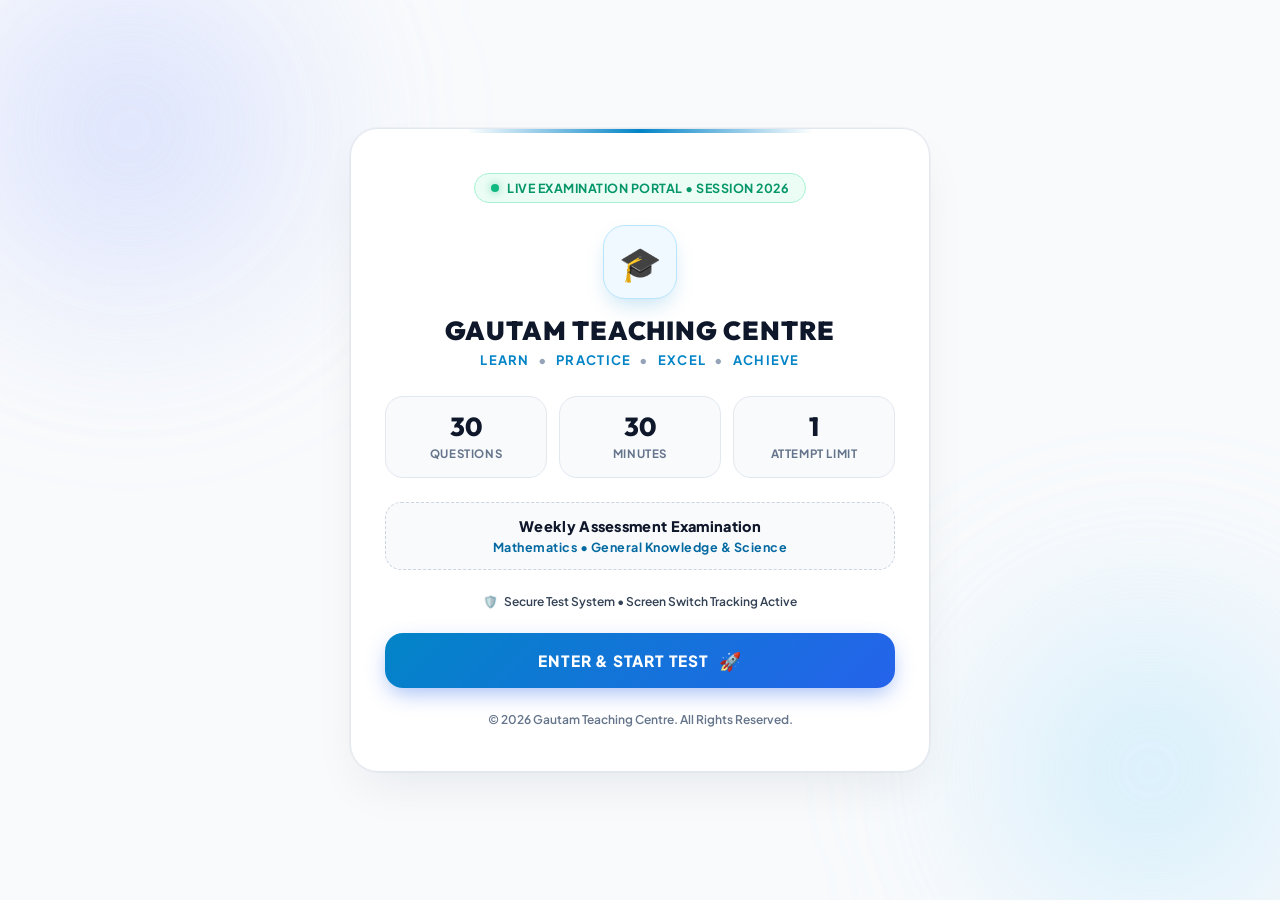
==== index.html @ ffa07706 "Add files via upload" ====
<!DOCTYPE html>
<html lang="en">
<head>
    <meta charset="UTF-8">
    <meta name="viewport" content="width=device-width, initial-scale=1.0">
    <title>Gautam Teaching Centre | Official Online Test Portal</title>
    
    <!-- Google Fonts -->
    <link rel="preconnect" href="https://fonts.googleapis.com">
    <link rel="preconnect" href="https://fonts.gstatic.com" crossorigin>
    <link href="https://fonts.googleapis.com/css2?family=Plus+Jakarta+Sans:wght@400;500;600;700;800&family=Outfit:wght@500;600;700;800;900&display=swap" rel="stylesheet">
    
    <!-- CSS Path (Linked to css/style.css with fallback) -->
    <link rel="stylesheet" href="css/style.css" onerror="this.onerror=null;this.href='style.css';">

    <style>
        :root {
            --primary: #0284c7;
            --primary-deep: #0369a1;
            --primary-glow: rgba(2, 132, 199, 0.25);
            --bg-light: #f8fafc;
            --surface: #ffffff;
            --border-subtle: #e2e8f0;
            --text-heading: #0f172a;
            --text-body: #334155;
            --text-muted: #64748b;
            --success: #10b981;
            --success-bg: #ecfdf5;
            --warning: #f59e0b;
        }

        * {
            margin: 0;
            padding: 0;
            box-sizing: border-box;
            font-family: 'Plus Jakarta Sans', sans-serif;
            -webkit-tap-highlight-color: transparent;
        }

        body {
            background-color: var(--bg-light);
            min-height: 100vh;
            display: flex;
            align-items: center;
            justify-content: center;
            padding: 20px;
            color: var(--text-heading);
            position: relative;
            overflow-x: hidden;
        }

        /* Ambient Glowing Background Lights */
        .ambient-glow-1 {
            position: fixed;
            width: 460px;
            height: 460px;
            background: radial-gradient(circle, rgba(199, 210, 254, 0.5) 0%, transparent 70%);
            top: -100px;
            left: -100px;
            border-radius: 50%;
            filter: blur(85px);
            z-index: 0;
            pointer-events: none;
            animation: pulseSlow 8s ease-in-out infinite alternate;
        }

        .ambient-glow-2 {
            position: fixed;
            width: 420px;
            height: 420px;
            background: radial-gradient(circle, rgba(186, 230, 253, 0.5) 0%, transparent 70%);
            bottom: -80px;
            right: -80px;
            border-radius: 50%;
            filter: blur(85px);
            z-index: 0;
            pointer-events: none;
            animation: pulseSlow 6s ease-in-out infinite alternate-reverse;
        }

        @keyframes pulseSlow {
            0% { transform: scale(1) translate(0, 0); opacity: 0.7; }
            100% { transform: scale(1.12) translate(25px, 20px); opacity: 0.95; }
        }

        .hero-container {
            width: 100%;
            max-width: 580px;
            position: relative;
            z-index: 10;
        }

        .premium-card {
            background: var(--surface);
            border: 1.5px solid var(--border-subtle);
            border-radius: 28px;
            padding: 44px 34px;
            text-align: center;
            box-shadow: 0 22px 50px -12px rgba(15, 23, 42, 0.08), 0 0 1px 1px rgba(15, 23, 42, 0.04);
            position: relative;
            overflow: hidden;
            transition: transform 0.3s cubic-bezier(0.4, 0, 0.2, 1);
        }

        .premium-card::before {
            content: '';
            position: absolute;
            top: 0;
            left: 20%;
            right: 20%;
            height: 3.5px;
            background: linear-gradient(90deg, transparent, var(--primary), transparent);
        }

        .status-badge {
            display: inline-flex;
            align-items: center;
            gap: 8px;
            padding: 6px 16px;
            background: var(--success-bg);
            border: 1.5px solid #a7f3d0;
            border-radius: 30px;
            font-size: 12.5px;
            font-weight: 700;
            color: #059669;
            margin-bottom: 22px;
            letter-spacing: 0.5px;
            text-transform: uppercase;
        }

        .status-dot {
            width: 8px;
            height: 8px;
            background: #10b981;
            border-radius: 50%;
            box-shadow: 0 0 8px rgba(16, 185, 129, 0.6);
            animation: blink 1.8s infinite;
        }

        @keyframes blink {
            0%, 100% { opacity: 1; transform: scale(1); }
            50% { opacity: 0.3; transform: scale(0.85); }
        }

        .brand-logo-wrap {
            width: 74px;
            height: 74px;
            margin: 0 auto 16px;
            background: #f0f9ff;
            border: 1.5px solid #bae6fd;
            border-radius: 22px;
            display: flex;
            align-items: center;
            justify-content: center;
            font-size: 34px;
            box-shadow: 0 10px 22px -6px var(--primary-glow);
            transition: transform 0.2s cubic-bezier(0.4, 0, 0.2, 1);
        }

        .brand-logo-wrap:hover {
            transform: scale(1.05);
        }

        .brand-title {
            font-family: 'Outfit', sans-serif;
            font-size: 26px;
            font-weight: 900;
            letter-spacing: 0.8px;
            color: var(--text-heading);
            margin-bottom: 4px;
            text-transform: uppercase;
        }

        .tagline {
            font-size: 13px;
            color: var(--primary);
            font-weight: 700;
            letter-spacing: 1.3px;
            text-transform: uppercase;
            margin-bottom: 28px;
            display: flex;
            align-items: center;
            justify-content: center;
            gap: 8px;
        }

        .tagline span {
            color: #94a3b8;
        }

        .info-grid {
            display: grid;
            grid-template-columns: repeat(3, 1fr);
            gap: 12px;
            margin-bottom: 24px;
        }

        .info-item {
            background: #f8fafc;
            border: 1.5px solid var(--border-subtle);
            border-radius: 18px;
            padding: 16px 8px;
            transition: all 0.25s cubic-bezier(0.4, 0, 0.2, 1);
        }

        .info-item:hover {
            transform: translateY(-3px);
            background: #f0f9ff;
            border-color: #bae6fd;
            box-shadow: 0 10px 22px -8px var(--primary-glow);
        }

        .info-item h2 {
            font-family: 'Outfit', sans-serif;
            font-size: 26px;
            font-weight: 800;
            color: var(--text-heading);
            line-height: 1.1;
            margin-bottom: 4px;
        }

        .info-item p {
            font-size: 11.5px;
            color: var(--text-muted);
            font-weight: 700;
            text-transform: uppercase;
            letter-spacing: 0.6px;
        }

        .platform-details {
            background: #f8fafc;
            border: 1.5px dashed #cbd5e1;
            border-radius: 16px;
            padding: 14px 18px;
            margin-bottom: 24px;
        }

        .platform-details h3 {
            font-size: 14.5px;
            font-weight: 800;
            color: var(--text-heading);
            margin-bottom: 4px;
            letter-spacing: 0.3px;
        }

        .subjects {
            font-size: 12.5px;
            color: var(--primary-deep);
            font-weight: 700;
            letter-spacing: 0.5px;
        }

        .security-note {
            display: flex;
            align-items: center;
            justify-content: center;
            gap: 6px;
            font-size: 12px;
            color: var(--text-body);
            font-weight: 600;
            margin-bottom: 24px;
        }

        .security-note span {
            color: var(--warning);
        }

        .start-link {
            text-decoration: none;
            display: block;
            width: 100%;
        }

        .btn-start {
            width: 100%;
            background: linear-gradient(135deg, #0284c7 0%, #2563eb 100%);
            color: #ffffff;
            border: none;
            padding: 16px 28px;
            border-radius: 18px;
            font-size: 15.5px;
            font-weight: 800;
            letter-spacing: 0.8px;
            cursor: pointer;
            box-shadow: 0 8px 22px -4px rgba(37, 99, 235, 0.45);
            transition: all 0.25s cubic-bezier(0.4, 0, 0.2, 1);
            display: flex;
            align-items: center;
            justify-content: center;
            gap: 10px;
            text-transform: uppercase;
        }

        .btn-start:hover {
            transform: translateY(-2px);
            box-shadow: 0 12px 26px -4px rgba(37, 99, 235, 0.6);
        }

        .btn-start:active {
            transform: translateY(1px);
        }

        .portal-footer {
            margin-top: 24px;
            font-size: 12px;
            color: var(--text-muted);
            font-weight: 600;
        }

        .admin-modal-card {
            background: #ffffff;
            border: 1.5px solid var(--border-subtle);
            border-radius: 24px;
            max-width: 420px;
            width: 100%;
            padding: 34px 26px;
            text-align: center;
            box-shadow: 0 25px 60px -15px rgba(15, 23, 42, 0.2);
            border-top: 4.5px solid var(--primary);
        }

        .modal-input {
            width: 100%;
            padding: 14px;
            border-radius: 14px;
            background: #f8fafc;
            border: 1.5px solid #cbd5e1;
            color: #0f172a;
            font-size: 15px;
            text-align: center;
            font-weight: 700;
            letter-spacing: 2px;
            outline: none;
            margin-bottom: 12px;
            box-sizing: border-box;
            transition: border-color 0.2s;
        }

        .modal-input:focus {
            border-color: var(--primary);
            box-shadow: 0 0 0 4px rgba(2, 132, 199, 0.12);
        }

        @media (max-width: 480px) {
            .premium-card {
                padding: 34px 20px;
                border-radius: 24px;
            }
            .brand-title {
                font-size: 22px;
            }
            .info-item h2 {
                font-size: 22px;
            }
        }
    </style>
</head>
<body>

    <!-- Ambient Glowing Light Orbs -->
    <div class="ambient-glow-1"></div>
    <div class="ambient-glow-2"></div>

    <main class="hero-container">
        <div class="premium-card">
            
            <!-- Live Active Badge -->
            <div class="status-badge">
                <span class="status-dot"></span>
                <span>Live Examination Portal • Session 2026</span>
            </div>

            <!-- Brand Logo (🔒 SECRET TEACHER GATEWAY: CLICK 5 TIMES TO OPEN MONITOR) -->
            <div class="brand-logo-wrap" id="secretAdminLogo" title="Click 5 times for Teacher Dashboard" style="cursor: pointer; user-select: none;">
                🎓
            </div>

            <!-- Institute Title & Tagline -->
            <h1 class="brand-title">GAUTAM TEACHING CENTRE</h1>
            <p class="tagline">
                Learn <span>•</span> Practice <span>•</span> Excel <span>•</span> Achieve
            </p>

            <!-- Exam Stats (30 Questions Pattern) -->
            <div class="info-grid">
                <div class="info-item">
                    <h2>30</h2>
                    <p>Questions</p>
                </div>
                <div class="info-item">
                    <h2>30</h2>
                    <p>Minutes</p>
                </div>
                <div class="info-item">
                    <h2>1</h2>
                    <p>Attempt Limit</p>
                </div>
            </div>

            <!-- Subject Details -->
            <div class="platform-details">
                <h3>Weekly Assessment Examination</h3>
                <p class="subjects">Mathematics • General Knowledge & Science</p>
            </div>

            <!-- Security Anti-Cheat Badge -->
            <div class="security-note">
                <span>🛡️</span> Secure Test System • Screen Switch Tracking Active
            </div>

            <!-- Action Button -->
            <a href="auth.html" class="start-link">
                <button type="button" class="btn-start">
                    <span>ENTER & START TEST</span>
                    <span style="font-size: 18px;">🚀</span>
                </button>
            </a>

            <div class="portal-footer">
                &copy; 2026 Gautam Teaching Centre. All Rights Reserved.
            </div>
        </div>
    </main>

    <!-- 🕵️ SECRET TEACHER AUTH MODAL (OPENS ON 5 CLICKS ON LOGO) -->
    <div id="secretAdminModal" style="display: none; position: fixed; inset: 0; background: rgba(15, 23, 42, 0.75); backdrop-filter: blur(8px); z-index: 99999; justify-content: center; align-items: center; padding: 20px;">
        <div class="admin-modal-card">
            <div style="width: 64px; height: 64px; background: #e0f2fe; border: 1.5px solid #bae6fd; border-radius: 20px; display: flex; align-items: center; justify-content: center; margin: 0 auto 14px; font-size: 32px; color: #0284c7;">
                🛡️
            </div>
            <h3 style="color: #0f172a; font-family: 'Outfit', sans-serif; font-size: 20px; font-weight: 800; margin-bottom: 6px; text-transform: uppercase;">
                Teacher Command Center
            </h3>
            <p style="color: #64748b; font-size: 13.5px; margin-bottom: 20px; line-height: 1.5;">
                Enter Master Passcode to open live student monitor portal.
            </p>
            <input type="password" id="secretPassInput" placeholder="MASTER PASSCODE" autocomplete="off" class="modal-input">
            <div id="secretPassErr" style="color: #ef4444; font-size: 12.5px; font-weight: 700; margin-bottom: 14px; display: none;">Invalid Passcode! Please try again.</div>
            <div style="display: flex; gap: 10px;">
                <button type="button" onclick="verifySecretAdmin()" style="flex: 1; background: linear-gradient(135deg, #0284c7, #2563eb); color: #fff; border: none; padding: 13px; border-radius: 12px; font-weight: 800; font-size: 13.5px; cursor: pointer; text-transform: uppercase; box-shadow: 0 4px 12px rgba(2, 132, 199, 0.35);">
                    Open Monitor 🚀
                </button>
                <button type="button" onclick="closeSecretAdmin()" style="background: #e2e8f0; color: #334155; border: 1px solid #cbd5e1; padding: 13px 18px; border-radius: 12px; font-weight: 700; font-size: 13.5px; cursor: pointer;">
                    Cancel
                </button>
            </div>
        </div>
    </div>

    <script>
        // Clear previous student state when landing on the main entrance
        window.addEventListener('DOMContentLoaded', () => {
            localStorage.removeItem("name");
            localStorage.removeItem("roll");
            localStorage.removeItem("class");
            localStorage.removeItem("authPassed");
            sessionStorage.clear();
        });

        // 🕵️ SECRET 5-CLICK TRIGGER ON LOGO
        let logoClickCount = 0;
        let logoClickTimer = null;
        const logoEl = document.getElementById("secretAdminLogo");

        if (logoEl) {
            logoEl.addEventListener("click", () => {
                logoClickCount++;
                clearTimeout(logoClickTimer);
                
                logoClickTimer = setTimeout(() => {
                    logoClickCount = 0;
                }, 2500);

                if (logoClickCount >= 5) {
                    logoClickCount = 0;
                    document.getElementById("secretAdminModal").style.display = "flex";
                    document.getElementById("secretPassInput").focus();
                }
            });
        }

        function verifySecretAdmin() {
            const pass = document.getElementById("secretPassInput").value.trim();
            const err = document.getElementById("secretPassErr");
            if (pass === "GTC#2000") {
                sessionStorage.setItem("adminAuth", "true");
                window.location.href = "admin-monitor.html";
            } else {
                err.style.display = "block";
            }
        }

        function closeSecretAdmin() {
            document.getElementById("secretAdminModal").style.display = "none";
            document.getElementById("secretPassInput").value = "";
            document.getElementById("secretPassErr").style.display = "none";
        }
    </script>
</body>
</html>
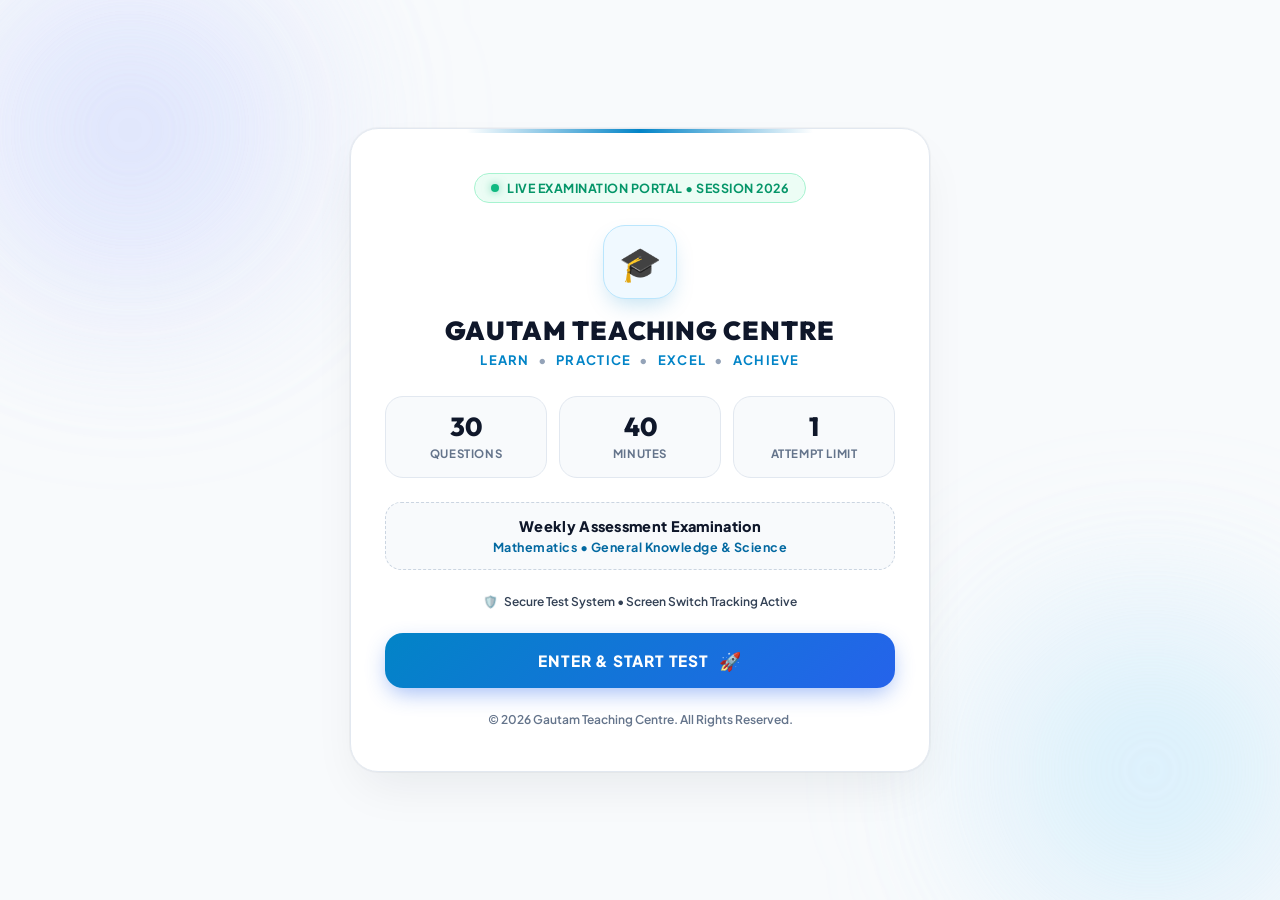
==== commit 6419f007: "Update index.html" ====
--- a/index.html
+++ b/index.html
@@ -388,7 +388,7 @@
                     <p>Questions</p>
                 </div>
                 <div class="info-item">
-                    <h2>30</h2>
+                    <h2>40</h2>
                     <p>Minutes</p>
                 </div>
                 <div class="info-item">
@@ -497,4 +497,4 @@
         }
     </script>
 </body>
-</html>+</html>
